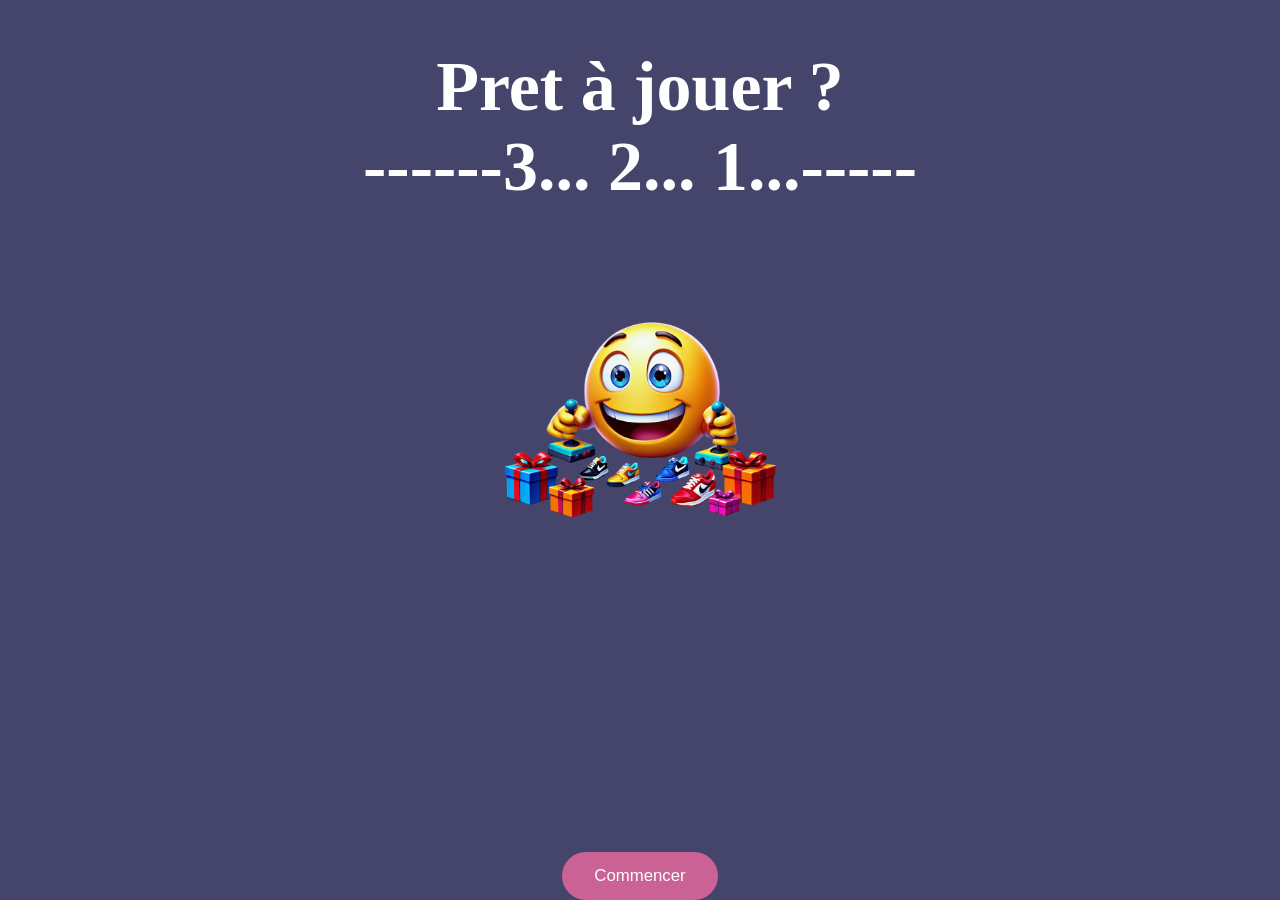
==== index.html @ e79ec186 "modification" ====
<!DOCTYPE html>
<html lang="en">
<head>
    <meta charset="UTF-8">
    <meta name="viewport" content="width=device-width, initial-scale=1.0">
    <title>Document</title>
    <link rel="stylesheet" href="style.css">
</head>
<body>
     <div class="page">
    <h1 class="Titre">Pret à jouer ? <br>
        ------3... 2... 1...-----
    </h1>
    <img class="image" src="image\image 10.png" alt="image">
 <button class="boutton" type="submit">Commencer</button>
</body>
</html>

<!-- code flora konan -->
---- style.css ----
body {
    margin: 0;
    padding: 0;
    background-color: #45446B;
}

.Titre {
    font-size: 70px;
    color: white;
    text-align: center;
}

.image{
    width:280px;
margin:20px auto 40px auto;
display:block;
}

.Titre2 {
    font-size: 70px;
    color: white;
    text-align: center;
    padding: 5rem;
}

.page {
    min-height: 100vh;
    display: flex;
    flex-direction: column;
}

.boutton {
    margin-top: auto;
    align-self: center;
    background-color: #CA6295;
    color: white;
    padding: 14px 32px;
    border-radius: 980px;
    text-decoration: none;
    font-weight: 500;
    font-size: 1.05rem;
    border: none; /* Ajouté pour un look plus propre sur les boutons */
    cursor: pointer;
}
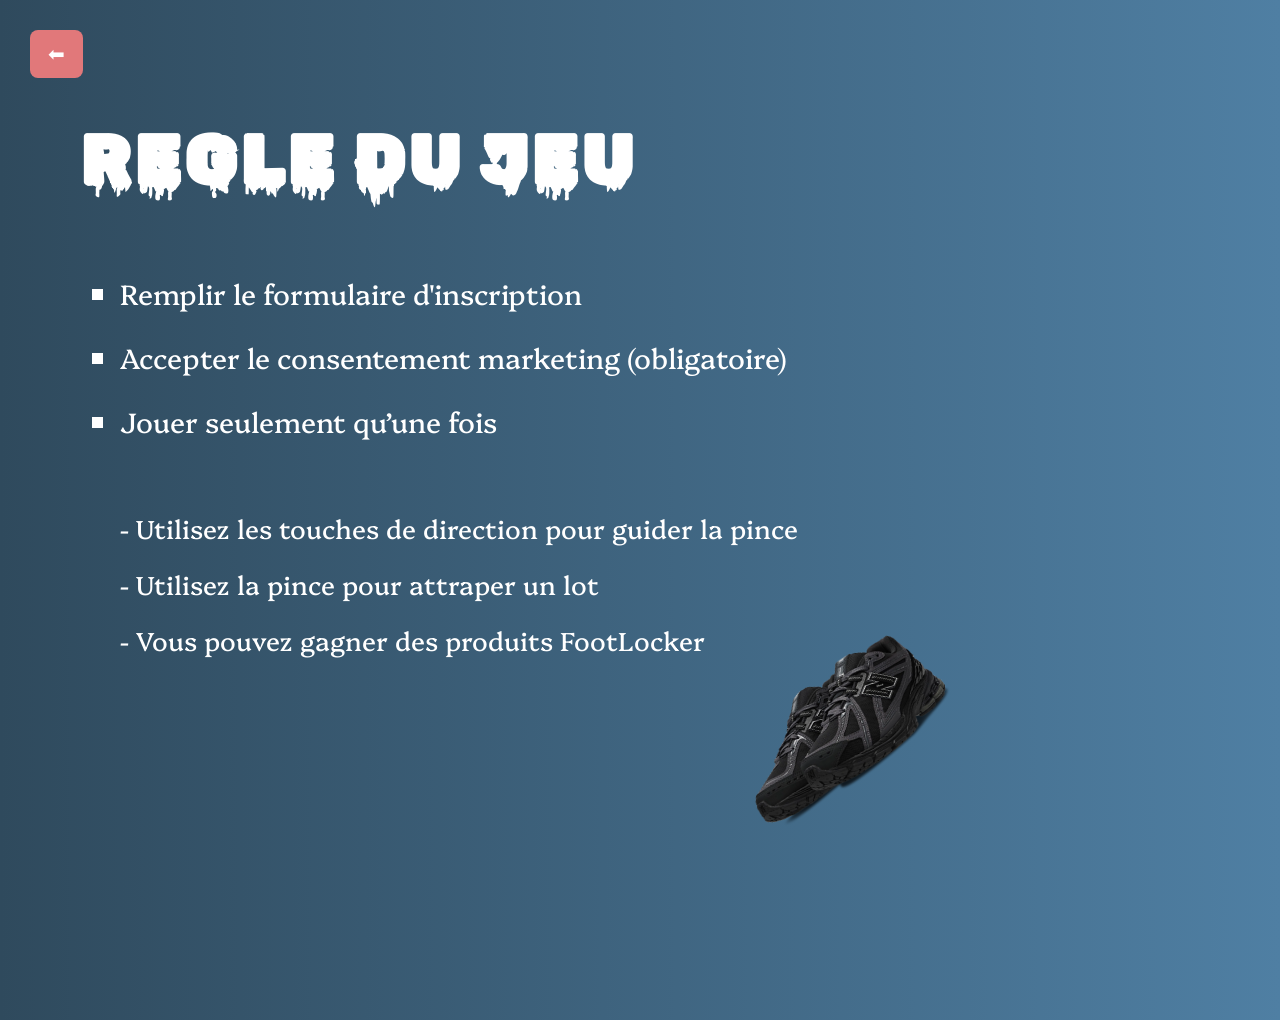
==== commit d4ee9daf: "modification" ====
--- a/index.html
+++ b/index.html
@@ -1,19 +1,41 @@
 <!DOCTYPE html>
-<html lang="en">
+<html lang="fr">
+
 <head>
-    <meta charset="UTF-8">
-    <meta name="viewport" content="width=device-width, initial-scale=1.0">
-    <title>Document</title>
-    <link rel="stylesheet" href="style.css">
+<meta charset="UTF-8">
+<title>Règle du jeu</title>
+
+<link rel="stylesheet" href="style.css">
+
+
 </head>
+
 <body>
-     <div class="page">
-    <h1 class="Titre">Pret à jouer ? <br>
-        ------3... 2... 1...-----
-    </h1>
-    <img class="image" src="image\image 10.png" alt="image">
- <button class="boutton" type="submit">Commencer</button>
+
+<a href="#" class="retour">⬅</a>
+
+<div class="container">
+
+<h1>REGLE DU JEU</h1>
+
+<ul class="regles">
+<li>Remplir le formulaire d'inscription</li>
+<li>Accepter le consentement marketing (obligatoire)</li>
+<li>Jouer seulement qu’une fois</li>
+</ul>
+
+<ul class="instructions">
+<li>Utilisez les touches de direction pour guider la pince</li>
+<li>Utilisez la pince pour attraper un lot</li>
+<li>Vous pouvez gagner des produits FootLocker</li>
+</ul>
+
+</div>
+
+<img class="shoe" src="Image\image 14.png" alt="chaussure">
+
 </body>
+
 </html>
 
-<!-- code flora konan -->+<!-- code CHRIST DONGO -->
--- a/style.css
+++ b/style.css
@@ -1,44 +1,75 @@
-body {
-    margin: 0;
-    padding: 0;
-    background-color: #45446B;
+@import url('https://fonts.googleapis.com/css2?family=Rubik+Wet+Paint&display=swap');
+@import url('https://fonts.googleapis.com/css2?family=Platypi:ital,wght@0,300..800;1,300..800&display=swap');
+body{
+margin:0;
+font-family:"Rubik Wet Paint", system-ui;
+font-size:70px;
+height:100vh;
+background:linear-gradient(90deg,#2f4a5d,#4f7fa3);
+color:white;
 }
 
-.Titre {
-    font-size: 70px;
-    color: white;
-    text-align: center;
+/* bouton retour */
+
+.retour{
+position:absolute;
+top:30px;
+left:30px;
+background:#e1787a;
+padding:12px 18px;
+border-radius:8px;
+text-decoration:none;
+color:white;
+font-size:20px;
 }
 
-.image{
-    width:280px;
-margin:20px auto 40px auto;
-display:block;
+/* conteneur */
+
+.container{
+margin-left:80px;
+margin-top:120px;
+max-width:900px;
 }
 
-.Titre2 {
-    font-size: 70px;
-    color: white;
-    text-align: center;
-    padding: 5rem;
+/* titre */
+
+h1{
+font-family: "Rubik Wet Paint", system-ui;
+font-size:70px;
+margin-bottom:40px;
+letter-spacing:3px;
 }
 
-.page {
-    min-height: 100vh;
-    display: flex;
-    flex-direction: column;
+/* listes */
+
+.regles li{
+font-family: "Platypi", serif;    
+margin-bottom:25px;
+font-size:28px;
+list-style:square;
 }
 
-.boutton {
-    margin-top: auto;
-    align-self: center;
-    background-color: #CA6295;
-    color: white;
-    padding: 14px 32px;
-    border-radius: 980px;
-    text-decoration: none;
-    font-weight: 500;
-    font-size: 1.05rem;
-    border: none; /* Ajouté pour un look plus propre sur les boutons */
-    cursor: pointer;
+.instructions{
+font-family: "Platypi", serif;    
+margin-top:40px;
+}
+
+.instructions li{
+margin-bottom:20px;
+font-size:26px;
+list-style:none;
+}
+
+.instructions li::before{
+content:"- ";
+}
+
+/* chaussure */
+
+.shoe{
+position:absolute;
+right:300px;
+bottom:10px;
+width:300px;
+transform:rotate(-10deg);
 }
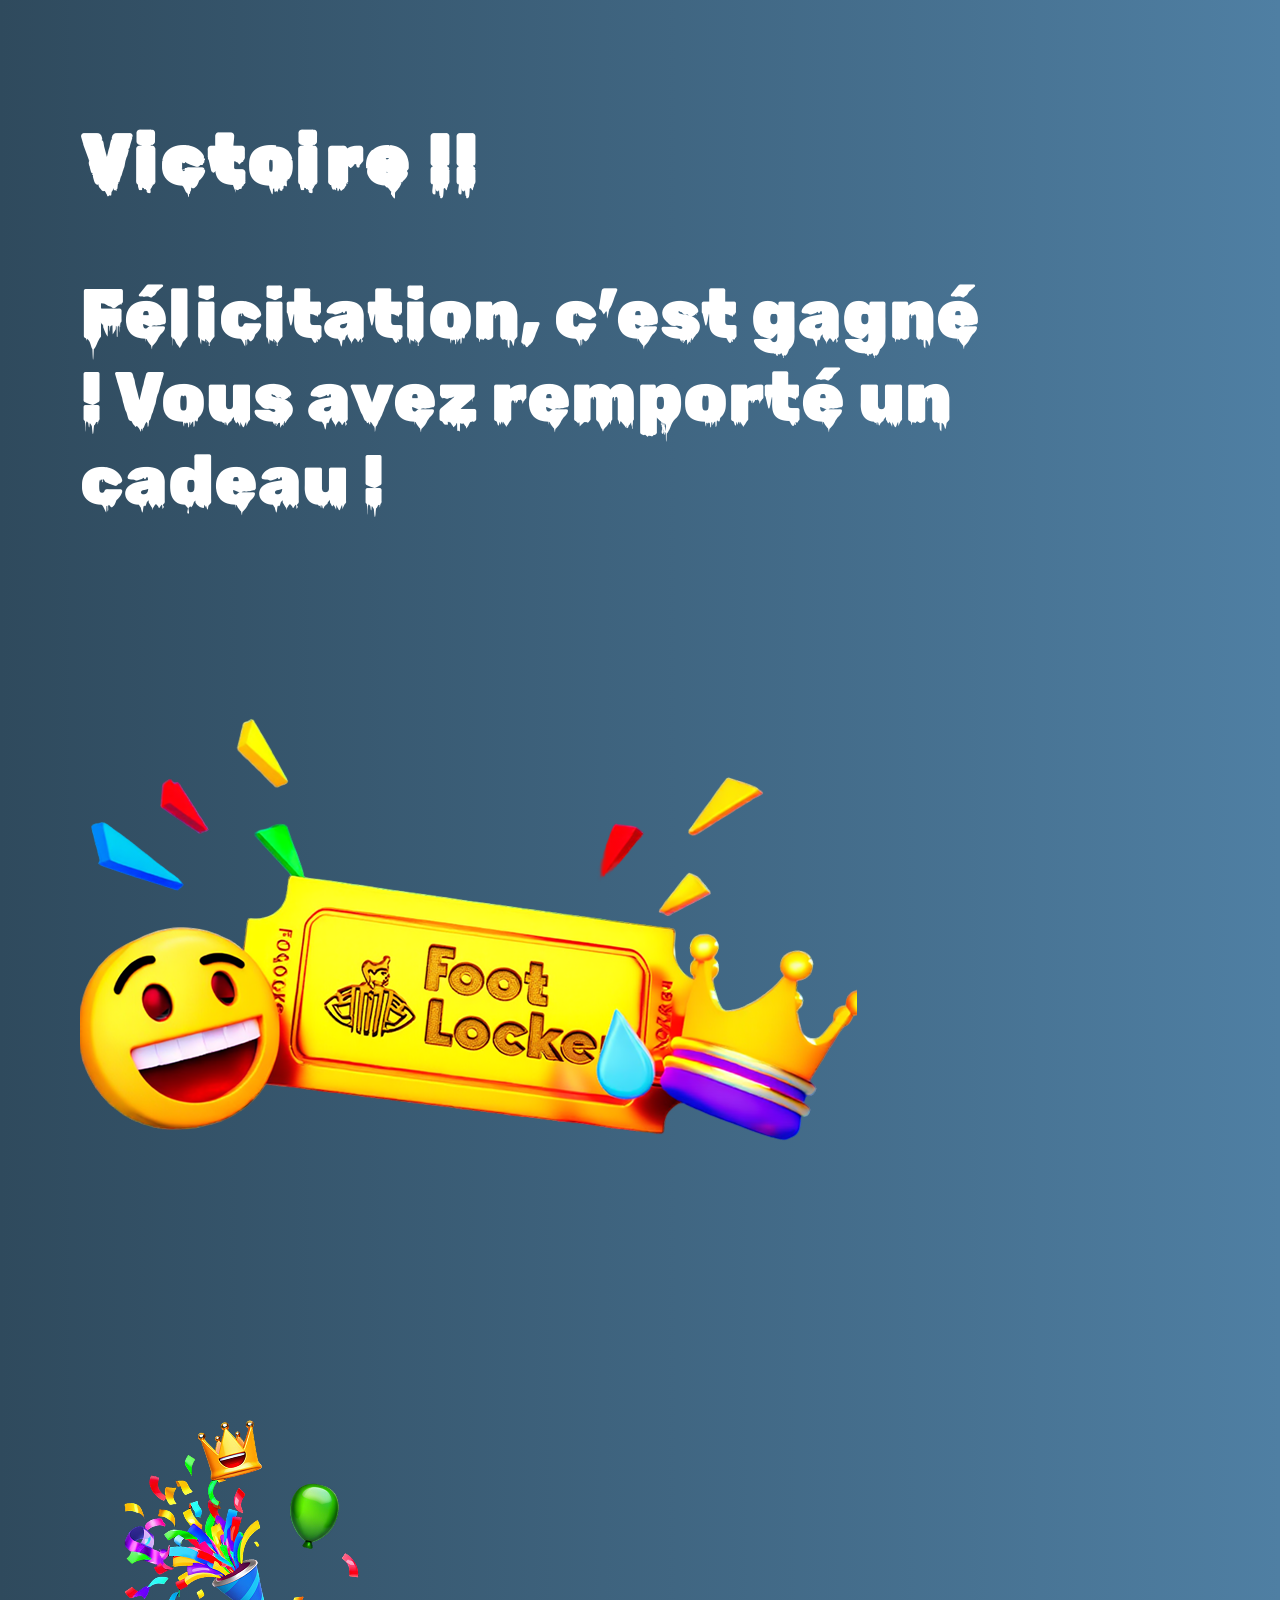
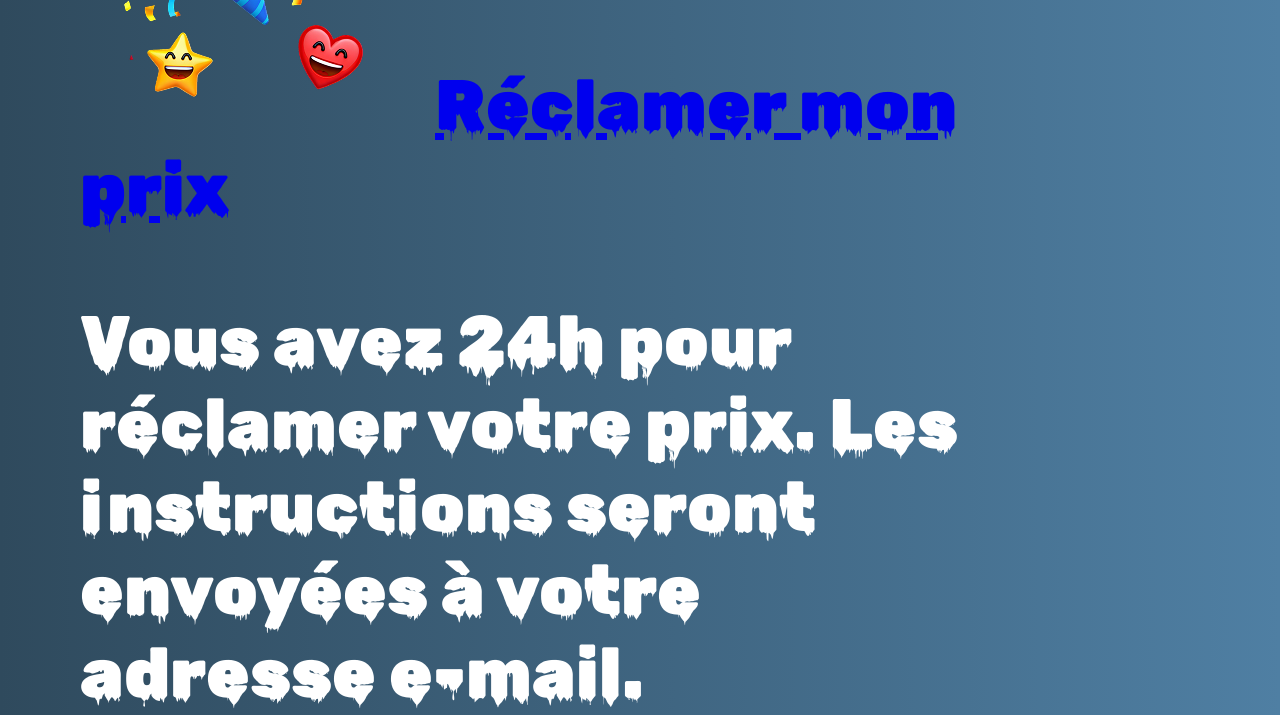
==== commit c6af33d7: "comit" ====
--- a/index.html
+++ b/index.html
@@ -3,7 +3,8 @@
 
 <head>
 <meta charset="UTF-8">
-<title>Règle du jeu</title>
+<title>Victoire</title>   
+
 
 <link rel="stylesheet" href="style.css">
 
@@ -12,30 +13,30 @@
 
 <body>
 
-<a href="#" class="retour">⬅</a>
-
 <div class="container">
 
-<h1>REGLE DU JEU</h1>
 
-<ul class="regles">
-<li>Remplir le formulaire d'inscription</li>
-<li>Accepter le consentement marketing (obligatoire)</li>
-<li>Jouer seulement qu’une fois</li>
-</ul>
+<!-- titre -->
+<h1>Victoire !!</h1>
 
-<ul class="instructions">
-<li>Utilisez les touches de direction pour guider la pince</li>
-<li>Utilisez la pince pour attraper un lot</li>
-<li>Vous pouvez gagner des produits FootLocker</li>
-</ul>
+<!-- le sous-titre -->
+<p class="sous-titre">
+Félicitation, c’est gagné ! Vous avez remporté un cadeau !
+</p>
+<!-- les images  -->
+<img class="ticket" src="image\image 15.png" alt="Ticket Foot Locker">
+
+<img class="image-haut-gauche" src="image\image 16.png" class="image-haut-gauche">
+
+<a href="#" class="btn">Réclamer mon prix</a>
+
+<p class="footer">
+Vous avez 24h pour réclamer votre prix. Les instructions seront envoyées à votre adresse e-mail.
+</p>
 
 </div>
 
-<img class="shoe" src="Image\image 14.png" alt="chaussure">
-
 </body>
-
 </html>
 
-<!-- code CHRIST DONGO -->+<!-- code de CHRIST DONGO -->
--- a/style.css
+++ b/style.css
@@ -68,7 +68,7 @@
 
 .shoe{
 position:absolute;
-right:300px;
+right:30px;
 bottom:10px;
 width:300px;
 transform:rotate(-10deg);
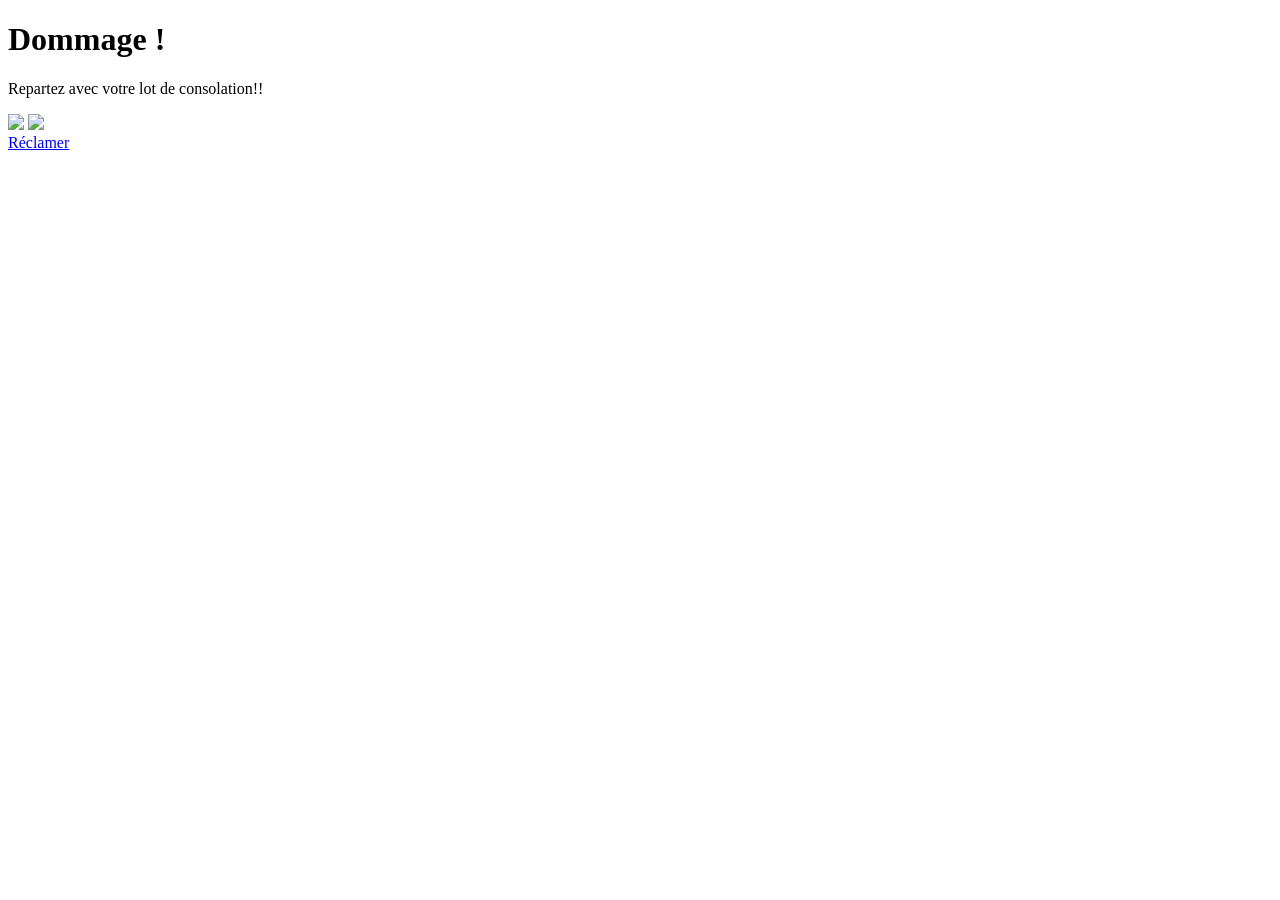
==== commit c16614b2: "modif" ====
--- a/index.html
+++ b/index.html
@@ -1,42 +1,27 @@
 <!DOCTYPE html>
-<html lang="fr">
+<html lang="en">
+<head>
+    <meta charset="UTF-8">
+    <meta name="viewport" content="width=device-width, initial-scale=1.0">
+    <title>Dommage</title>
+</head>
+<body>
+    <h1>Dommage !</h1>
 
-<head>
-<meta charset="UTF-8">
-<title>Victoire</title>   
-
-
-<link rel="stylesheet" href="style.css">
-
-
-</head>
-
-<body>
-
-<div class="container">
-
-
-<!-- titre -->
-<h1>Victoire !!</h1>
-
-<!-- le sous-titre -->
-<p class="sous-titre">
-Félicitation, c’est gagné ! Vous avez remporté un cadeau !
-</p>
-<!-- les images  -->
-<img class="ticket" src="image\image 15.png" alt="Ticket Foot Locker">
-
-<img class="image-haut-gauche" src="image\image 16.png" class="image-haut-gauche">
-
-<a href="#" class="btn">Réclamer mon prix</a>
-
-<p class="footer">
-Vous avez 24h pour réclamer votre prix. Les instructions seront envoyées à votre adresse e-mail.
+<p class="subtitle">
+Repartez avec votre lot de consolation!!
 </p>
 
-</div>
+<!-- machine haut droite -->
+<img src="machine1.png" class="machine-top">
 
+<!-- machine bas gauche -->
+<img src="machine2.png" class="machine-bottom">
+
+<!-- cercle lumineux -->
+<div class="glow"></div>
+
+<!-- bouton -->
+<a href="#" class="button">Réclamer</a>
 </body>
-</html>
-
-<!-- code de CHRIST DONGO -->+</html>
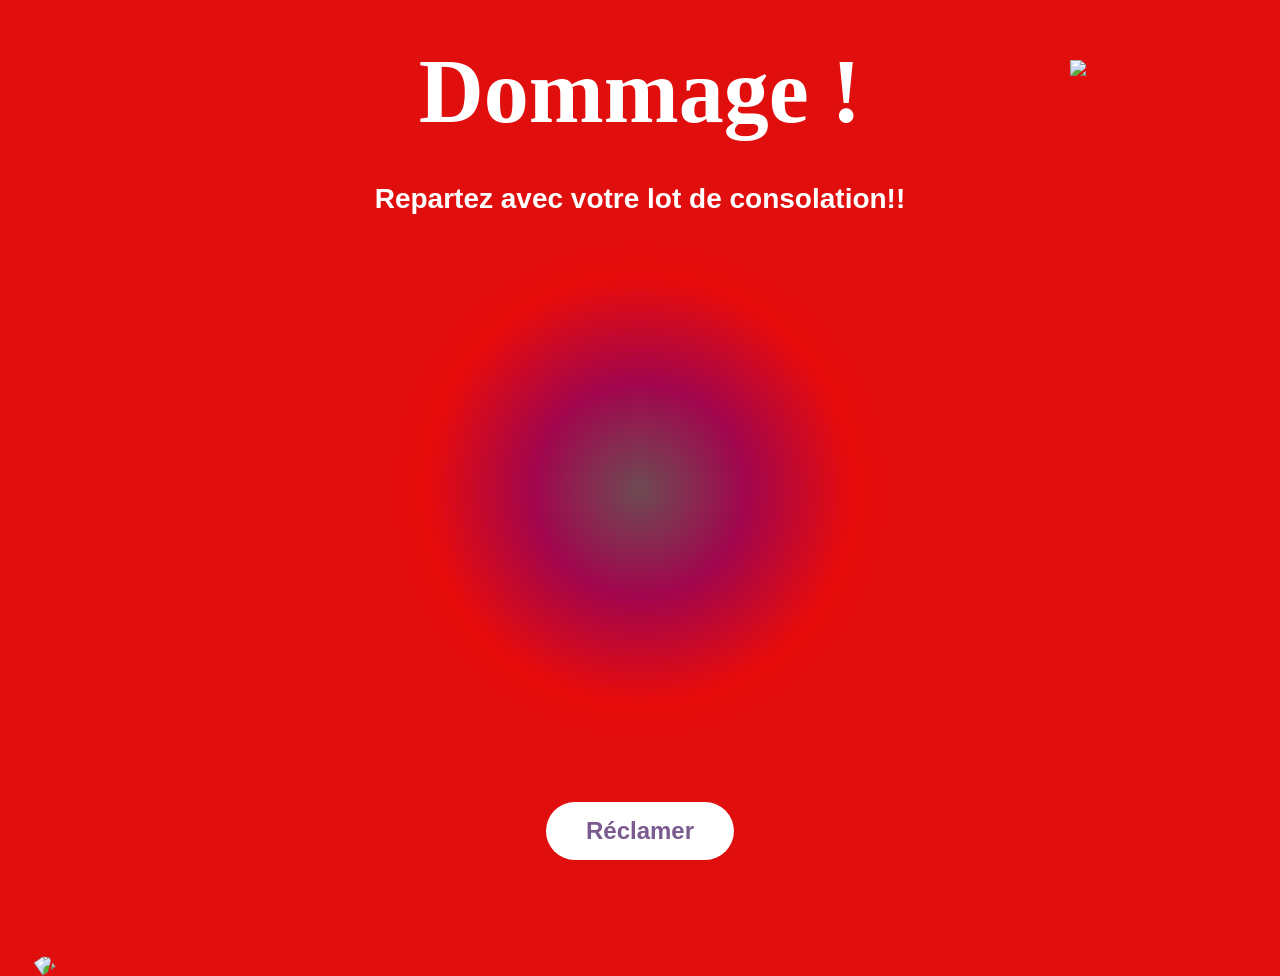
==== commit a5b283e0: "modif L7 html" ====
--- a/index.html
+++ b/index.html
@@ -4,6 +4,7 @@
     <meta charset="UTF-8">
     <meta name="viewport" content="width=device-width, initial-scale=1.0">
     <title>Dommage</title>
+    <link rel="stylesheet" href="style.css">
 </head>
 <body>
     <h1>Dommage !</h1>
--- a/style.css
+++ b/style.css
@@ -0,0 +1,76 @@
+body{
+margin:0;
+height:100vh;
+font-family:'Poppins', sans-serif;
+background:#e10e0e;
+color:white;
+text-align:center;
+position:relative;
+overflow:hidden;
+}
+
+/* titre */
+
+h1{
+font-family:'Creepster', cursive;
+font-size:90px;
+margin-top:40px;
+}
+
+.subtitle{
+font-size:28px;
+font-weight:600;
+margin-top:-20px;
+}
+
+/* cercle lumineux */
+
+.glow{
+position:absolute;
+top:50%;
+left:50%;
+transform:translate(-50%,-50%);
+width:500px;
+height:500px;
+border-radius:50%;
+background:radial-gradient(circle,
+rgba(80,90,100,0.8) 0%,
+rgba(120,0,120,0.6) 30%,
+rgba(255,0,0,0.2) 60%,
+transparent 80%);
+}
+
+/* bouton */
+
+.button{
+position:absolute;
+bottom:80px;
+left:50%;
+transform:translateX(-50%);
+background:white;
+color:#7b5a8f;
+padding:15px 40px;
+border-radius:30px;
+font-size:24px;
+text-decoration:none;
+font-weight:600;
+}
+
+/* machine haut droite */
+
+.machine-top{
+position:absolute;
+right:40px;
+top:20px;
+width:170px;
+}
+
+/* machine bas gauche */
+
+.machine-bottom{
+position:absolute;
+left:20px;
+bottom:20px;
+width:200px;
+transform:rotate(-35deg);
+}
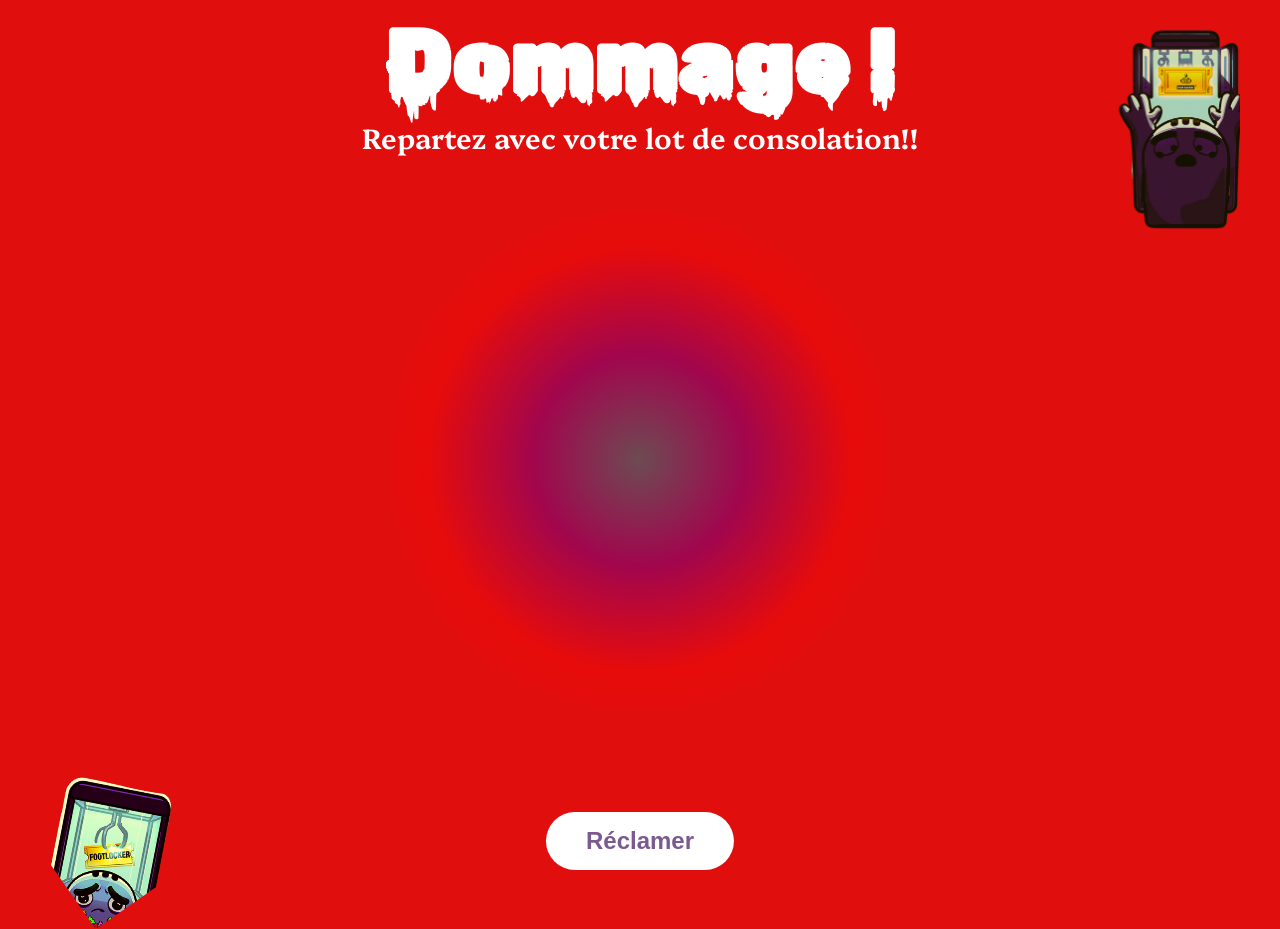
==== commit 4aa91bb3: "modification css" ====
--- a/index.html
+++ b/index.html
@@ -14,10 +14,10 @@
 </p>
 
 <!-- machine haut droite -->
-<img src="machine1.png" class="machine-top">
+<img src="image\image 12.png" class="machine-top">
 
 <!-- machine bas gauche -->
-<img src="machine2.png" class="machine-bottom">
+<img src="image\image 11.png" class="machine-bottom">
 
 <!-- cercle lumineux -->
 <div class="glow"></div>
--- a/style.css
+++ b/style.css
@@ -1,3 +1,7 @@
+@import url('https://fonts.googleapis.com/css2?family=Rubik+Wet+Paint&display=swap');
+
+@import url('https://fonts.googleapis.com/css2?family=Platypi:ital,wght@0,300..800;1,300..800&display=swap');
+
 body{
 margin:0;
 height:100vh;
@@ -12,15 +16,16 @@
 /* titre */
 
 h1{
-font-family:'Creepster', cursive;
+font-family: "Rubik Wet Paint", system-ui;
 font-size:90px;
-margin-top:40px;
+margin-top:10px;
 }
 
 .subtitle{
+    font-family:"Platypi", serif;
 font-size:28px;
 font-weight:600;
-margin-top:-20px;
+margin-top:-60px;
 }
 
 /* cercle lumineux */
@@ -44,7 +49,7 @@
 
 .button{
 position:absolute;
-bottom:80px;
+bottom:40px;
 left:50%;
 transform:translateX(-50%);
 background:white;
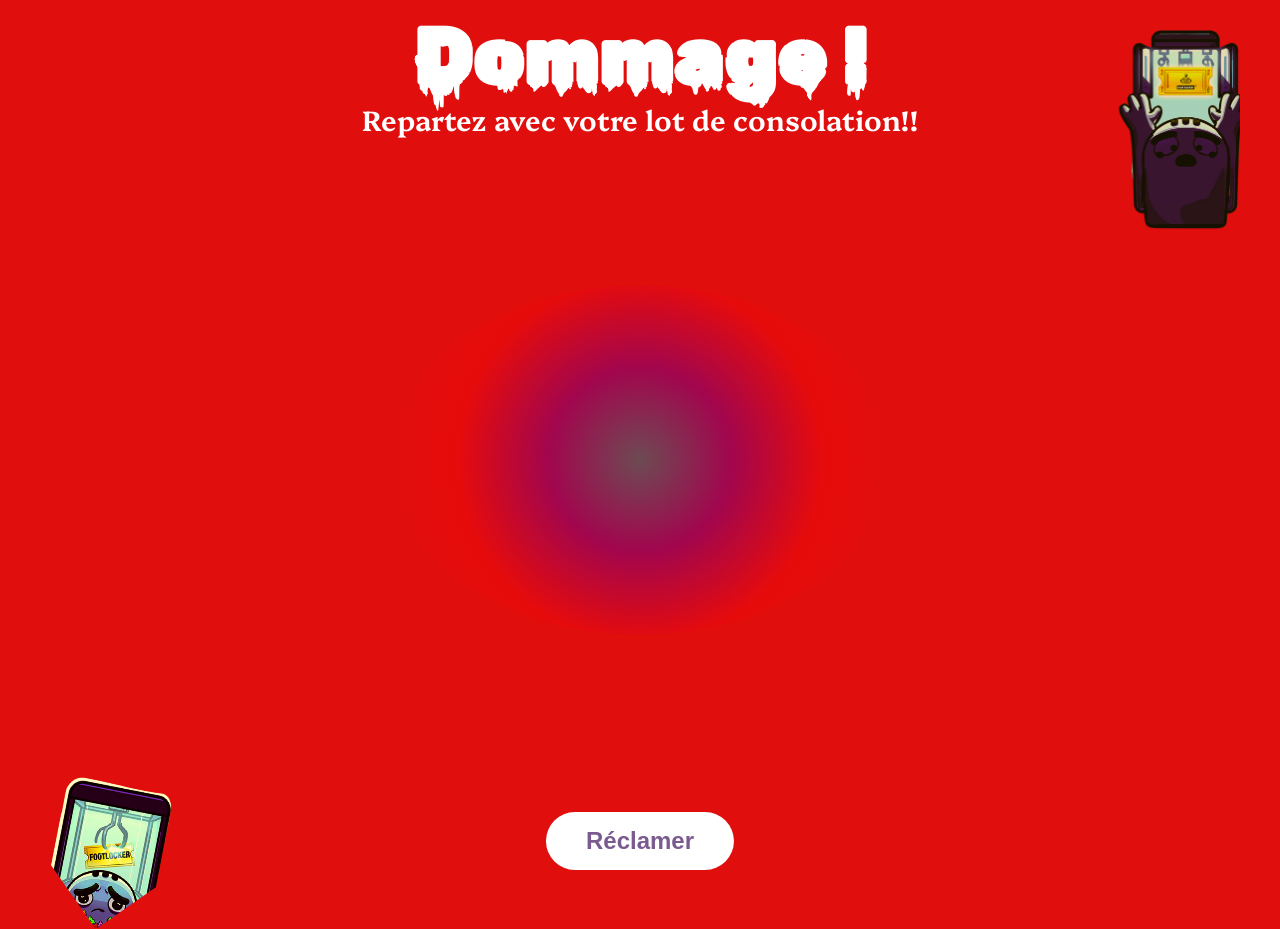
==== commit 1d22b784: "modif" ====
--- a/index.html
+++ b/index.html
@@ -25,4 +25,6 @@
 <!-- bouton -->
 <a href="#" class="button">Réclamer</a>
 </body>
-</html>+</html>
+
+<!-- code de CHRIST DONGO -->
--- a/style.css
+++ b/style.css
@@ -1,3 +1,5 @@
+/* font importé depuis google fonts */
+
 @import url('https://fonts.googleapis.com/css2?family=Rubik+Wet+Paint&display=swap');
 
 @import url('https://fonts.googleapis.com/css2?family=Platypi:ital,wght@0,300..800;1,300..800&display=swap');
@@ -17,7 +19,7 @@
 
 h1{
 font-family: "Rubik Wet Paint", system-ui;
-font-size:90px;
+font-size:80px;
 margin-top:10px;
 }
 
@@ -36,7 +38,7 @@
 left:50%;
 transform:translate(-50%,-50%);
 width:500px;
-height:500px;
+height:350px;
 border-radius:50%;
 background:radial-gradient(circle,
 rgba(80,90,100,0.8) 0%,
@@ -59,6 +61,13 @@
 font-size:24px;
 text-decoration:none;
 font-weight:600;
+transition:0.3s;
+}
+
+.button:hover{
+    background:#7b5a8f;
+color:white;
+transform:translateX(-50%) scale(1.1);
 }
 
 /* machine haut droite */
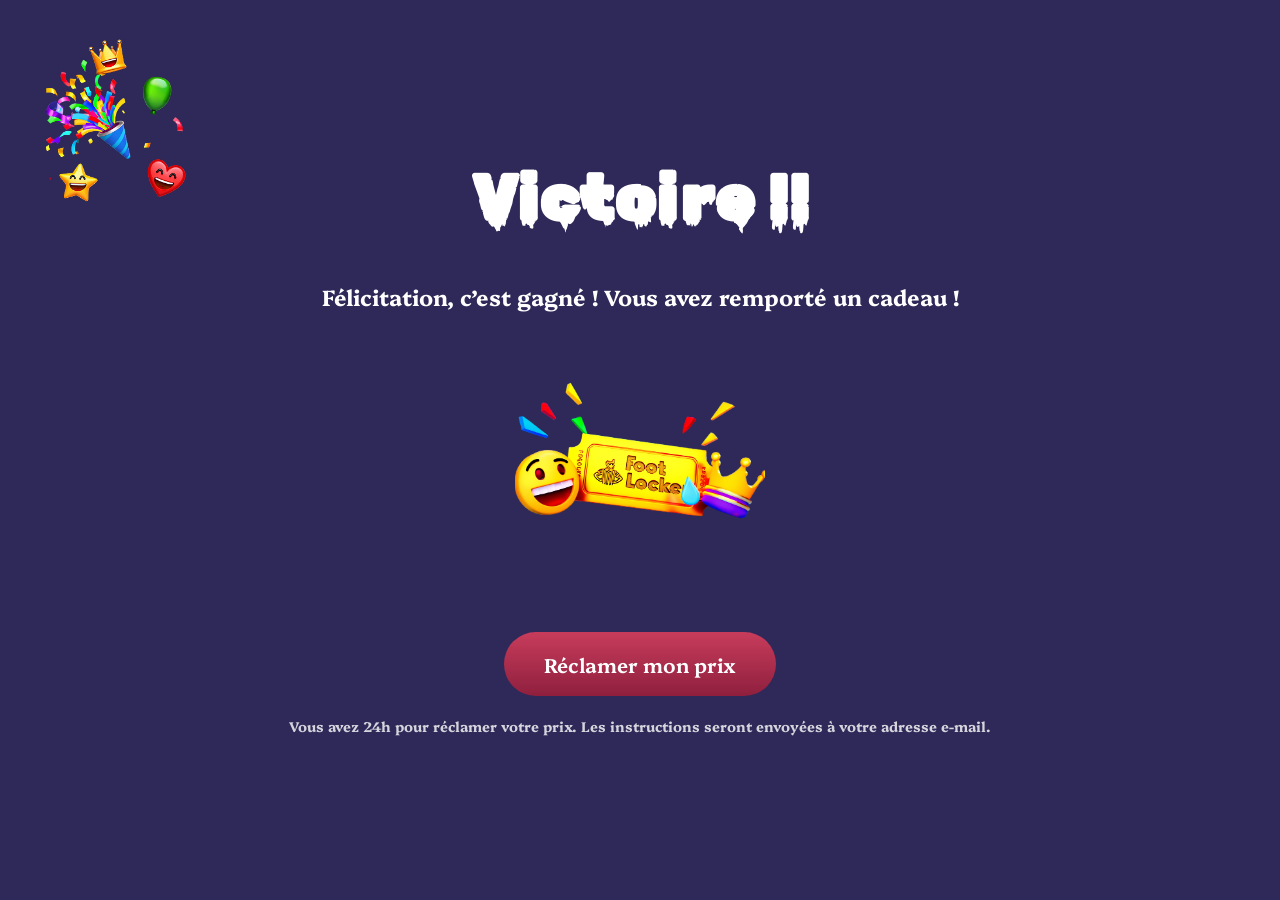
==== commit 7db9f245: "Merge branch 'christ-p3'" ====
--- a/index.html
+++ b/index.html
@@ -1,29 +1,41 @@
 <!DOCTYPE html>
-<html lang="en">
+<html lang="fr">
+
 <head>
-    <meta charset="UTF-8">
-    <meta name="viewport" content="width=device-width, initial-scale=1.0">
-    <title>Dommage</title>
-    <link rel="stylesheet" href="style.css">
+<meta charset="UTF-8">
+<title>Victoire</title>   
+
+
+<link rel="stylesheet" href="style.css">
+
+
 </head>
+
 <body>
-    <h1>Dommage !</h1>
 
-<p class="subtitle">
-Repartez avec votre lot de consolation!!
+<div class="container">
+
+
+<!-- titre -->
+<h1>Victoire !!</h1>
+
+<!-- le sous-titre -->
+<p class="sous-titre">
+Félicitation, c’est gagné ! Vous avez remporté un cadeau !
+</p>
+<!-- les images  -->
+<img class="ticket" src="image\image 15.png" alt="Ticket Foot Locker">
+
+<img class="image-haut-gauche" src="image\image 16.png" class="image-haut-gauche">
+
+<a href="#" class="btn">Réclamer mon prix</a>
+
+<p class="footer">
+Vous avez 24h pour réclamer votre prix. Les instructions seront envoyées à votre adresse e-mail.
 </p>
 
-<!-- machine haut droite -->
-<img src="image\image 12.png" class="machine-top">
+</div>
 
-<!-- machine bas gauche -->
-<img src="image\image 11.png" class="machine-bottom">
-
-<!-- cercle lumineux -->
-<div class="glow"></div>
-
-<!-- bouton -->
-<a href="#" class="button">Réclamer</a>
 </body>
 </html>
 
--- a/style.css
+++ b/style.css
@@ -1,90 +1,77 @@
-/* font importé depuis google fonts */
-
+/* le font (google font */
 @import url('https://fonts.googleapis.com/css2?family=Rubik+Wet+Paint&display=swap');
-
 @import url('https://fonts.googleapis.com/css2?family=Platypi:ital,wght@0,300..800;1,300..800&display=swap');
 
 body{
 margin:0;
+padding:0;
+background:#2e2958;
+font-family: "Platypi", serif;
+font-weight: bold;
+display:flex;
+justify-content:center;
+align-items:center;
 height:100vh;
-font-family:'Poppins', sans-serif;
-background:#e10e0e;
+text-align:center;
 color:white;
-text-align:center;
-position:relative;
-overflow:hidden;
+
+}
+/* Responsivité */
+.container{
+max-width:900px;
 }
 
-/* titre */
-
 h1{
-font-family: "Rubik Wet Paint", system-ui;
-font-size:80px;
-margin-top:10px;
+ font-family: "Rubik Wet Paint", system-ui;
+font-size:65px;
+margin-top:0px;
+padding-bottom:0px;
+padding-top: 10px;
 }
 
-.subtitle{
-    font-family:"Platypi", serif;
-font-size:28px;
-font-weight:600;
-margin-top:-60px;
+.sous-titre{
+font-size:22px;
+margin-bottom: 5px;
+padding-bottom: 10px;
+padding-top: 0%;
 }
 
-/* cercle lumineux */
-
-.glow{
-position:absolute;
-top:50%;
-left:50%;
-transform:translate(-50%,-50%);
-width:500px;
-height:350px;
-border-radius:50%;
-background:radial-gradient(circle,
-rgba(80,90,100,0.8) 0%,
-rgba(120,0,120,0.6) 30%,
-rgba(255,0,0,0.2) 60%,
-transparent 80%);
+.emojis{
+font-size:30px;
+margin-bottom:20px;
 }
 
-/* bouton */
+.ticket{
+width:250px;
+margin:20px auto 40px auto;
+display:block;
+}
 
-.button{
+.image-haut-gauche{
 position:absolute;
-bottom:40px;
-left:50%;
-transform:translateX(-50%);
-background:white;
-color:#7b5a8f;
-padding:15px 40px;
-border-radius:30px;
-font-size:24px;
+top:20px;
+left:20px;
+width: 200px;
+}
+
+.btn{
+display:inline-block;
+padding:18px 40px;
+background:linear-gradient(180deg,#c83c5b,#8f1f3e);
+border-radius:40px;
+color:white;
 text-decoration:none;
 font-weight:600;
+font-size:20px;
 transition:0.3s;
 }
 
-.button:hover{
-    background:#7b5a8f;
-color:white;
-transform:translateX(-50%) scale(1.1);
+.btn:hover{
+transform:scale(1.05);
 }
 
-/* machine haut droite */
-
-.machine-top{
-position:absolute;
-right:40px;
-top:20px;
-width:170px;
-}
-
-/* machine bas gauche */
-
-.machine-bottom{
-position:absolute;
-left:20px;
-bottom:20px;
-width:200px;
-transform:rotate(-35deg);
+.footer{
+margin-top:20px;
+font-size:14px;
+opacity:0.8;
 }
